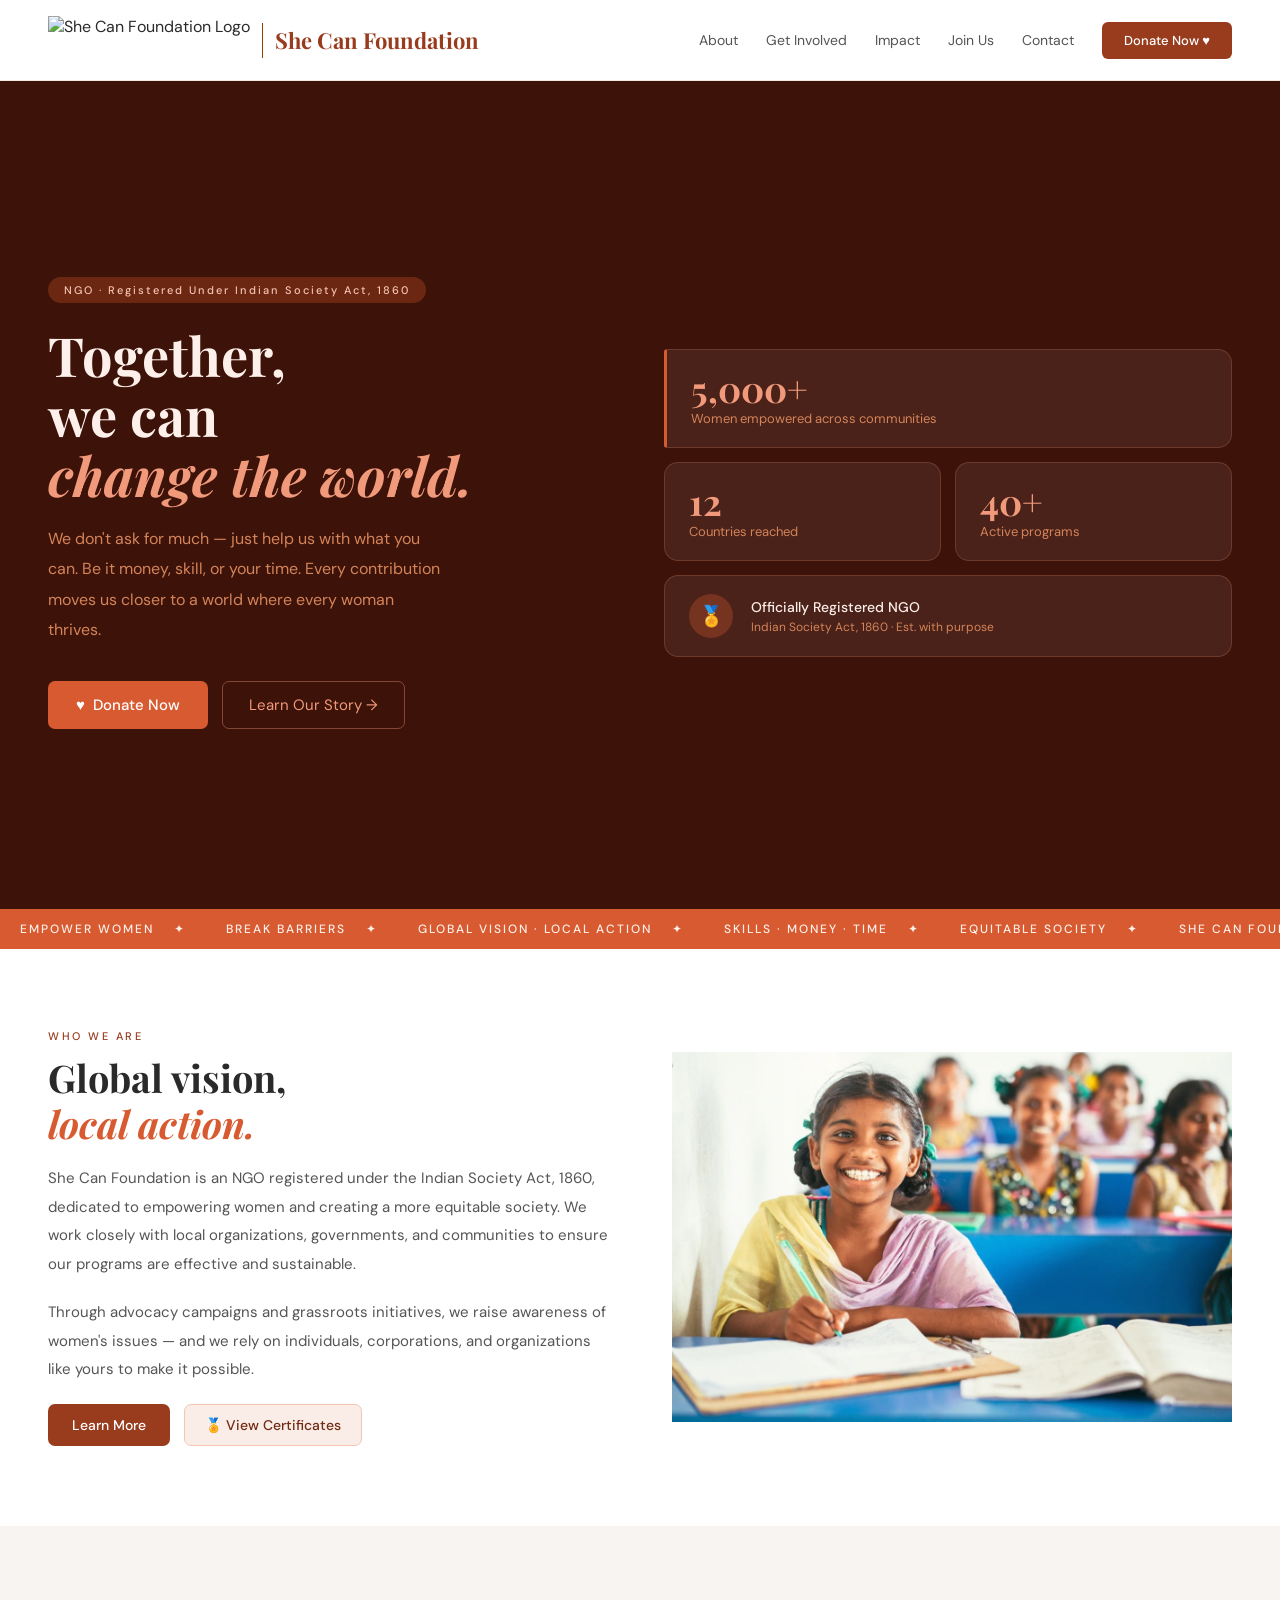
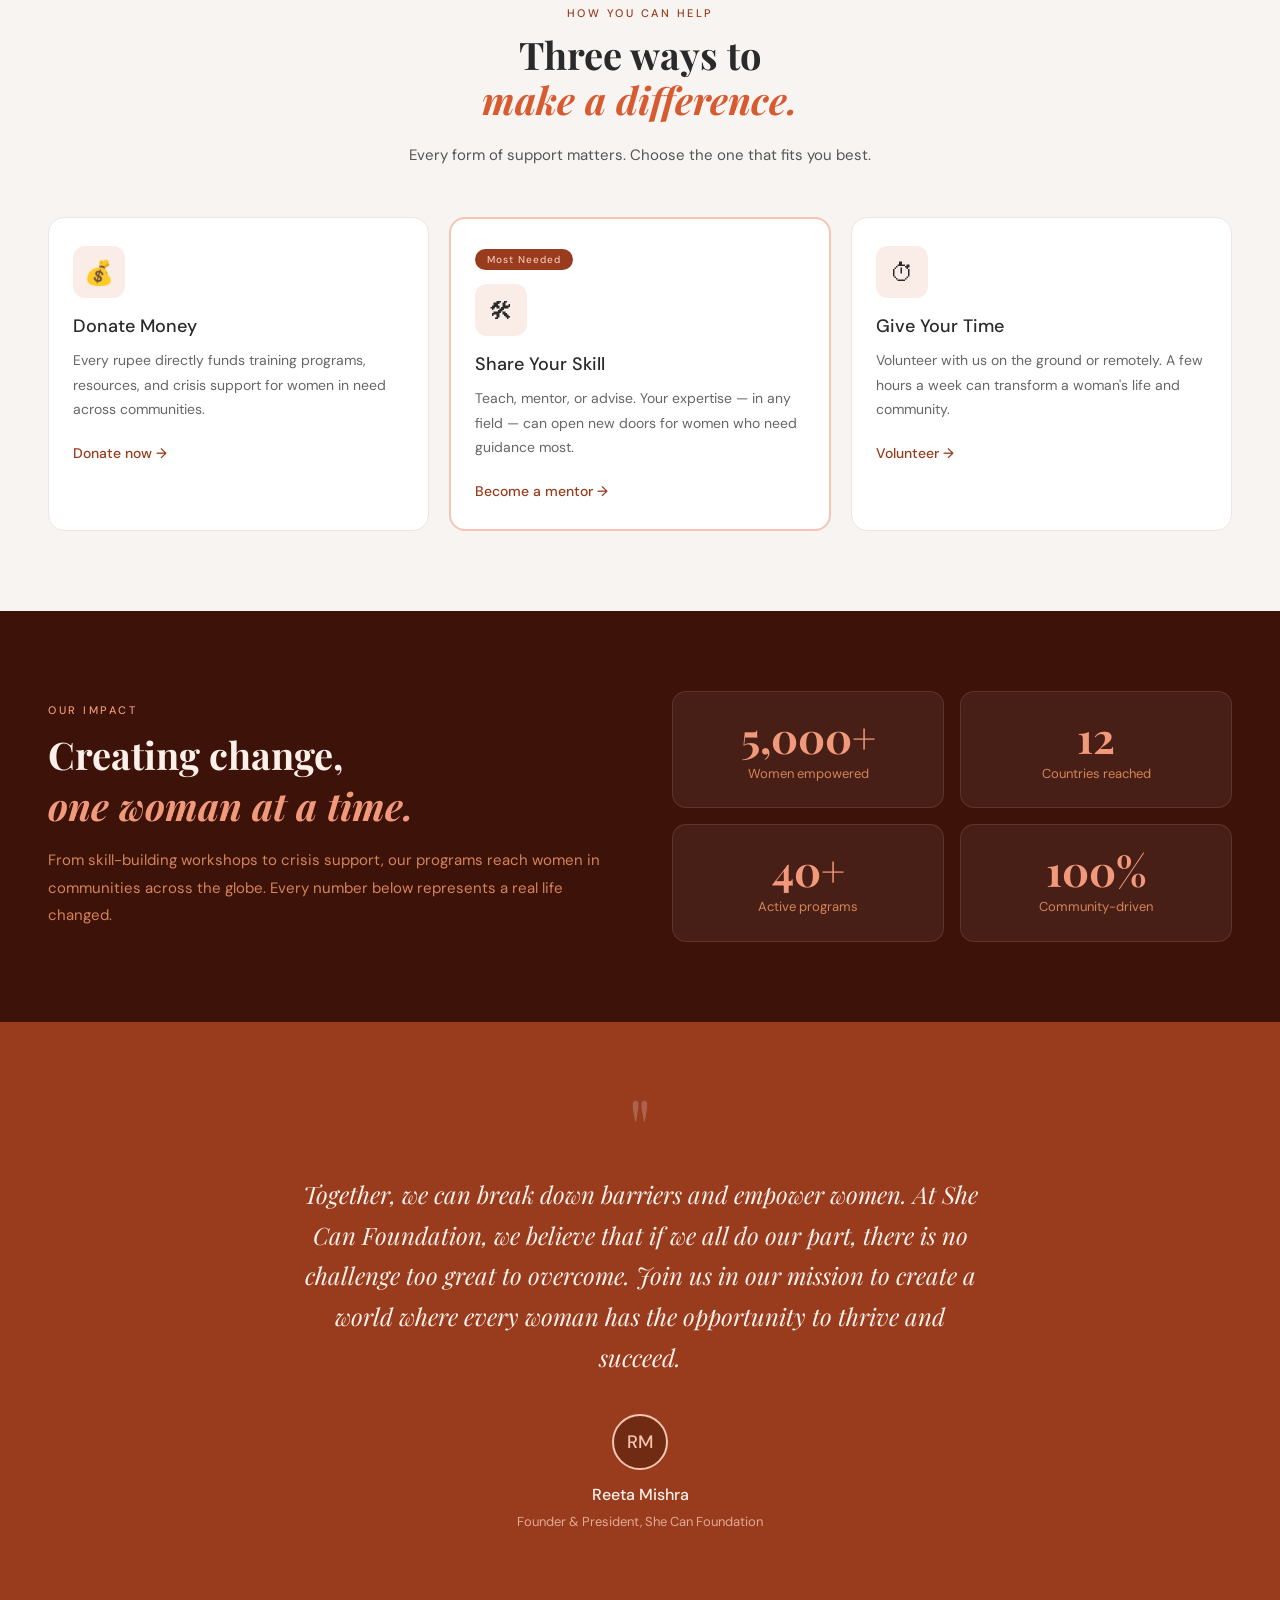
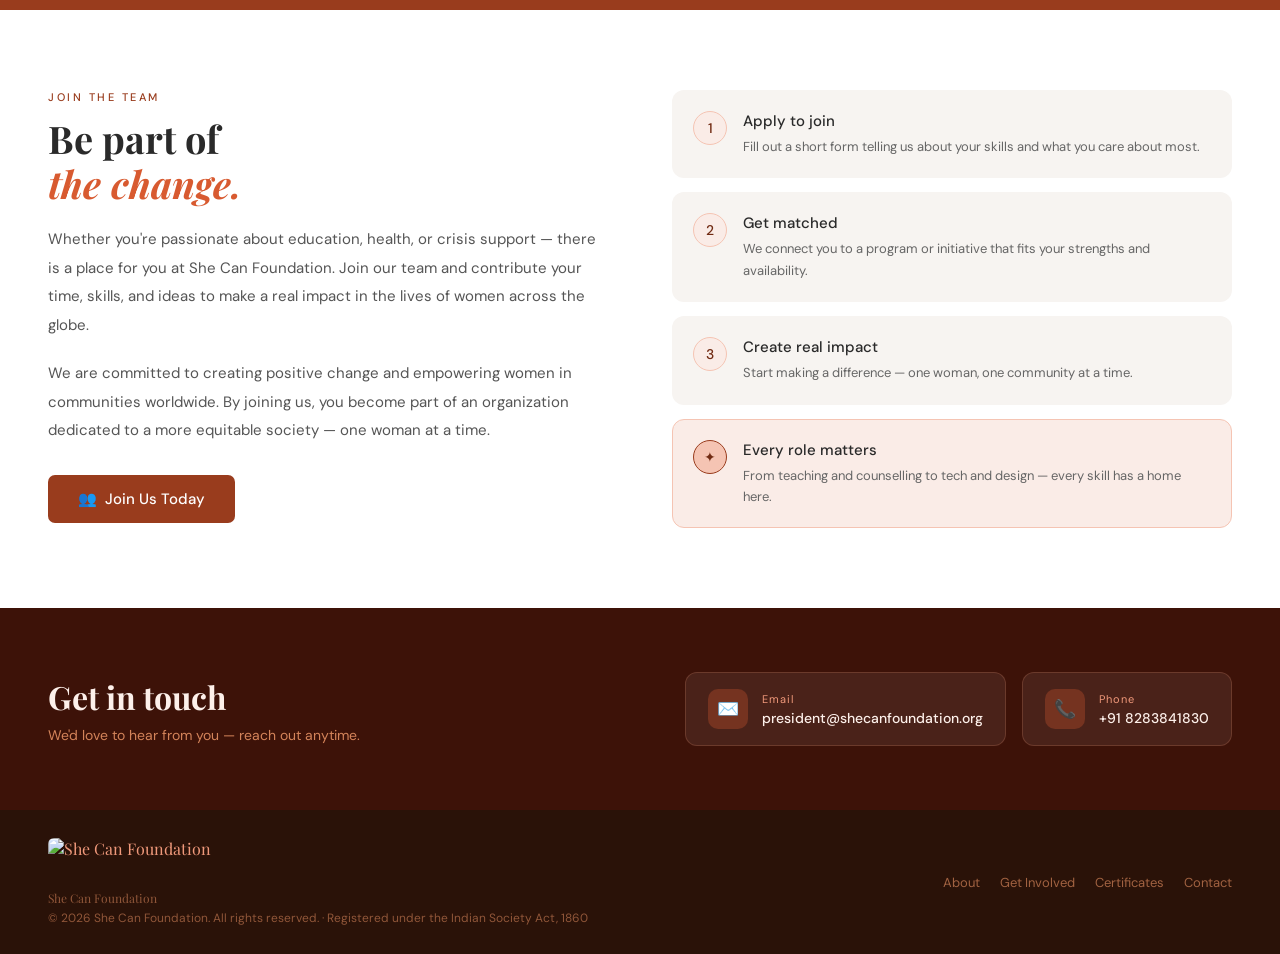
==== index.html @ 84f0105e "first commit" ====
<!DOCTYPE html>
<html lang="en">
<head>
  <meta charset="UTF-8" />
  <meta name="viewport" content="width=device-width, initial-scale=1.0" />
  <title>She Can Foundation — Empowering Women Globally</title>
  <link rel="preconnect" href="https://fonts.googleapis.com" />
  <link rel="preconnect" href="https://fonts.gstatic.com" crossorigin />
  <link href="https://fonts.googleapis.com/css2?family=Playfair+Display:ital,wght@0,700;1,400&family=DM+Sans:wght@300;400;500&display=swap" rel="stylesheet" />
  <link rel="stylesheet" href="styles.css">
  
</head>
<body>

  <nav id="navbar">
    <div class="logo-container">
        <a href="#" class="logo-link">
            <img
                src="https://assets.zyrosite.com/cdn-cgi/image/format=auto,w=296,fit=crop,q=95/Aq2NJ23MzBH2rx2j/she-YlenJon1O7ieeEoa.jpg"
                alt="She Can Foundation Logo">

            <span class="divider"></span>

            <span class="logo-text">She Can Foundation</span>
        </a>
    </div>
    <div class="nav-links"> 
    <a href="#about">About</a>
    <a href="#ways">Get Involved</a>
    <a href="#impact">Impact</a>
    <a href="#join">Join Us</a> 
    <a href="#contact">Contact</a> 
    <a href="donate.html"> 
    <button class="btn-donate">Donate Now ♥</button>
    </a> 
    </div> 
    <div class="hamburger" id="hamburger" aria-label="Open menu" role="button" tabindex="0"> 
      <span></span><span></span><span></span> 
    </div> 
  </nav> 
  <div class="mobile-menu" id="mobileMenu"> 
    <a href="#Home">Home</a> 
    <a href="#about">About</a> 
    <a href="#ways">Get Involved</a> 
    <a href="#impact">Impact</a> 
    <a href="#join">Join Us</a> 
    <a href="#contact">Contact</a> 
    <a href="donate.html" style="color:var(--rust);font-weight:500">Donate Now ♥</a> 
  </div>

  <!-- ── Hero ── -->
  <section class="hero" id="Home">
    <div class="hero-left">
      <div class="hero-tag">NGO · Registered Under Indian Society Act, 1860</div>
      <h1>Together,<br>we can<br><em>change the world.</em></h1>
      <p class="hero-sub">
        We don't ask for much — just help us with what you can.
        Be it money, skill, or your time. Every contribution moves us closer
        to a world where every woman thrives.
      </p>
      <div class="hero-btns">
        <a href="donate.html">
          <button class="btn-primary">♥ &nbsp;Donate Now</button>
        </a>
        <a href="#about">
          <button class="btn-ghost">Learn Our Story →</button>
        </a>
      </div>
    </div>
    <div class="hero-right">
      <div class="h-card" style="border-left: 3px solid var(--rust-lt); border-radius: 3px 14px 14px 3px;">
        <div class="h-card-num" id="counter1">0+</div>
        <div class="h-card-label">Women empowered across communities</div>
      </div>
      <div class="h-cards-row">
        <div class="h-card">
          <div class="h-card-num" id="counter2">0</div>
          <div class="h-card-label">Countries reached</div>
        </div>
        <div class="h-card">
          <div class="h-card-num" id="counter3">0+</div>
          <div class="h-card-label">Active programs</div>
        </div>
      </div>
      <div class="h-card-inline">
        <div class="h-card-icon-wrap">🏅</div>
        <div>
          <div class="h-card-inline-title">Officially Registered NGO</div>
          <div class="h-card-inline-sub">Indian Society Act, 1860 · Est. with purpose</div>
        </div>
      </div>
    </div>
  </section>

  <!-- ── Marquee ── -->
  <div class="marquee-wrap">
    <div class="marquee-track">
      <!-- repeated twice for seamless loop -->
      <div class="marquee-item"><span>EMPOWER WOMEN</span><span class="marquee-sep">✦</span></div>
      <div class="marquee-item"><span>BREAK BARRIERS</span><span class="marquee-sep">✦</span></div>
      <div class="marquee-item"><span>GLOBAL VISION · LOCAL ACTION</span><span class="marquee-sep">✦</span></div>
      <div class="marquee-item"><span>SKILLS · MONEY · TIME</span><span class="marquee-sep">✦</span></div>
      <div class="marquee-item"><span>EQUITABLE SOCIETY</span><span class="marquee-sep">✦</span></div>
      <div class="marquee-item"><span>SHE CAN FOUNDATION</span><span class="marquee-sep">✦</span></div>
      <div class="marquee-item"><span>EMPOWER WOMEN</span><span class="marquee-sep">✦</span></div>
      <div class="marquee-item"><span>BREAK BARRIERS</span><span class="marquee-sep">✦</span></div>
      <div class="marquee-item"><span>GLOBAL VISION · LOCAL ACTION</span><span class="marquee-sep">✦</span></div>
      <div class="marquee-item"><span>SKILLS · MONEY · TIME</span><span class="marquee-sep">✦</span></div>
      <div class="marquee-item"><span>EQUITABLE SOCIETY</span><span class="marquee-sep">✦</span></div>
      <div class="marquee-item"><span>SHE CAN FOUNDATION</span><span class="marquee-sep">✦</span></div>
    </div>
  </div>

  <!-- ── About ── -->
  <section class="section about" id="about">
    <div class="about-grid">
      <div class="reveal">
        <div class="eyebrow">Who we are</div>
        <h2 class="section-title">Global vision,<br><em>local action.</em></h2>
        <p class="body-text">
          She Can Foundation is an NGO registered under the Indian Society Act, 1860, dedicated to
          empowering women and creating a more equitable society. We work closely with local
          organizations, governments, and communities to ensure our programs are effective and sustainable.
        </p>
        <p class="body-text">
          Through advocacy campaigns and grassroots initiatives, we raise awareness of women's issues —
          and we rely on individuals, corporations, and organizations like yours to make it possible.
        </p>
        <div class="about-links">
          <a href="https://shecanfoundation.org/donate" class="btn-solid">Learn More</a>
          <a href="certificate.jpeg" class="btn-cert">🏅 View Certificates</a>
        </div>
      </div>
      <div class="about-image">
        <img src="picture.jpeg"
             alt="Women Empowerment">
    </div>
    </div>
  </section>

  <!-- ── Ways to Help ── -->
  <section class="section ways" id="ways">
    <div class="ways-header reveal">
      <div class="eyebrow">How you can help</div>
      <h2 class="section-title">Three ways to<br><em>make a difference.</em></h2>
      <p class="body-text">Every form of support matters. Choose the one that fits you best.</p>
    </div>
    <div class="ways-grid">
      <div class="way-card reveal">
        <div class="way-icon">💰</div>
        <h3>Donate Money</h3>
        <p>Every rupee directly funds training programs, resources, and crisis support for women in need across communities.</p>
        <a href="https://shecanfoundation.org/donate" class="way-link">Donate now →</a>
      </div>
      <div class="way-card featured reveal">
        <div class="way-badge">Most Needed</div>
        <div class="way-icon">🛠</div>
        <h3>Share Your Skill</h3>
        <p>Teach, mentor, or advise. Your expertise — in any field — can open new doors for women who need guidance most.</p>
        <a href="https://shecanfoundation.org/donate" class="way-link">Become a mentor →</a>
      </div>
      <div class="way-card reveal">
        <div class="way-icon">⏱</div>
        <h3>Give Your Time</h3>
        <p>Volunteer with us on the ground or remotely. A few hours a week can transform a woman's life and community.</p>
        <a href="https://shecanfoundation.org/donate" class="way-link">Volunteer →</a>
      </div>
    </div>
  </section>

  <!-- ── Impact ── -->
  <section class="impact" id="impact">
    <div class="impact-inner">
      <div class="reveal">
        <div class="eyebrow" style="color:var(--peach)">Our impact</div>
        <h2>Creating change,<br><em>one woman at a time.</em></h2>
        <p style="margin-top:16px">
          From skill-building workshops to crisis support, our programs reach women in communities
          across the globe. Every number below represents a real life changed.
        </p>
      </div>
      <div class="stats-grid reveal">
        <div class="stat-card">
          <div class="stat-num">5,000+</div>
          <div class="stat-label">Women empowered</div>
        </div>
        <div class="stat-card">
          <div class="stat-num">12</div>
          <div class="stat-label">Countries reached</div>
        </div>
        <div class="stat-card">
          <div class="stat-num">40+</div>
          <div class="stat-label">Active programs</div>
        </div>
        <div class="stat-card">
          <div class="stat-num">100%</div>
          <div class="stat-label">Community-driven</div>
        </div>
      </div>
    </div>
  </section>

  <!-- ── Founder Quote ── -->
  <section class="founder">
    <div class="founder-inner reveal">
      <span class="quote-open">"</span>
      <p class="founder-quote">
        Together, we can break down barriers and empower women. At She Can Foundation,
        we believe that if we all do our part, there is no challenge too great to overcome.
        Join us in our mission to create a world where every woman has the opportunity
        to thrive and succeed.
      </p>
      <div class="founder-id">
        <div class="founder-avatar">RM</div>
        <div class="founder-name">Reeta Mishra</div>
        <div class="founder-role">Founder &amp; President, She Can Foundation</div>
      </div>
    </div>
  </section>

  <!-- ── Join the Team ── -->
  <section class="section join" id="join">
    <div class="join-grid">
      <div class="reveal">
        <div class="eyebrow">Join the team</div>
        <h2 class="section-title">Be part of<br><em>the change.</em></h2>
        <p class="body-text">
          Whether you're passionate about education, health, or crisis support — there is a place
          for you at She Can Foundation. Join our team and contribute your time, skills, and ideas
          to make a real impact in the lives of women across the globe.
        </p>
        <p class="body-text">
          We are committed to creating positive change and empowering women in communities worldwide.
          By joining us, you become part of an organization dedicated to a more equitable society —
          one woman at a time.
        </p>
        <a href="join.html">
          <button class="btn-join">👥 &nbsp;Join Us Today</button>
        </a>
      </div>
      <div class="join-steps reveal">
        <div class="step-card">
          <div class="step-num">1</div>
          <div>
            <div class="step-title">Apply to join</div>
            <div class="step-desc">Fill out a short form telling us about your skills and what you care about most.</div>
          </div>
        </div>
        <div class="step-card">
          <div class="step-num">2</div>
          <div>
            <div class="step-title">Get matched</div>
            <div class="step-desc">We connect you to a program or initiative that fits your strengths and availability.</div>
          </div>
        </div>
        <div class="step-card">
          <div class="step-num">3</div>
          <div>
            <div class="step-title">Create real impact</div>
            <div class="step-desc">Start making a difference — one woman, one community at a time.</div>
          </div>
        </div>
        <div class="step-card" style="background:var(--off); border-color:var(--blush)">
          <div class="step-num" style="background:var(--blush);border-color:var(--rust)">✦</div>
          <div>
            <div class="step-title">Every role matters</div>
            <div class="step-desc">From teaching and counselling to tech and design — every skill has a home here.</div>
          </div>
        </div>
      </div>
    </div>
  </section>

  <!-- ── Contact ── -->
  <section class="contact" id="contact">
    <div class="contact-inner reveal">
      <div class="contact-left">
        <h2>Get in touch</h2>
        <p>We'd love to hear from you — reach out anytime.</p>
      </div>
      <div class="contact-cards">
        <a href="mailto:president@shecanfoundation.org" class="contact-card">
          <div class="contact-icon">✉️</div>
          <div>
            <div class="contact-label">Email</div>
            <div class="contact-value">president@shecanfoundation.org</div>
          </div>
        </a>
        <a href="tel:+918283841830" class="contact-card">
          <div class="contact-icon">📞</div>
          <div>
            <div class="contact-label">Phone</div>
            <div class="contact-value">+91 8283841830</div>
          </div>
        </a>
      </div>
    </div>
  </section>

  <!-- ── Footer ── -->
  <footer>
    <div>
      <div class="footer-logo">
        <img
          src="https://assets.zyrosite.com/cdn-cgi/image/format=auto,w=296,fit=crop,q=95/Aq2NJ23MzBH2rx2j/she-YlenJon1O7ieeEoa.jpg"
          alt="She Can Foundation"
          style="height:44px;border-radius:6px;"
        />
        <div class="footer-copy" style="margin-top:8px">She Can Foundation</div>
      </div>
      <div class="footer-copy">© 2026 She Can Foundation. All rights reserved. · Registered under the Indian Society Act, 1860</div>
    </div>
    <div class="footer-links">
      <a href="#about">About</a>
      <a href="#ways">Get Involved</a>
      <a href="certificate.jpeg">Certificates</a>
      <a href="#contact">Contact</a>
    </div>
  </footer>

  
  <script src="script.js"></script>
</body>
</html>
---- styles.css ----
/* ── Reset & Base ── */
    *, *::before, *::after { box-sizing: border-box; margin: 0; padding: 0; }
    :root {
      --rust:    #993C1D;
      --rust-dk: #712B13;
      --rust-lt: #D85A30;
      --peach:   #F0997B;
      --blush:   #F5C4B3;
      --cream:   #FDF0EA;
      --dark:    #3D1208;
      --mid:     #D4845A;
      --off:     #FAECE7;
      --teal:    #0F6E56;
      --teal-lt: #E1F5EE;
      --pink:    #993556;
      --pink-lt: #FBEAF0;
      --white:   #ffffff;
      --gray:    #6b6b6b;
      --gray-lt: #f7f4f1;
    }
    html { scroll-behavior: smooth; }
    body {
      font-family: 'DM Sans', sans-serif;
      color: #2a2a2a;
      background: #ffffff;
      overflow-x: hidden;
    }
    a { text-decoration: none; color: inherit; }
    img { max-width: 100%; display: block; }

    /* ── Nav ── */
    nav {
    position: sticky;
    top: 0;
    z-index: 100;
    display: flex;
    align-items: center;
    justify-content: space-between;
    padding: 16px 48px;
    background: rgba(255,255,255,0.96);
    backdrop-filter: blur(10px);
    border-bottom: 1px solid rgba(153,60,29,0.12);
    transition: box-shadow 0.3s;
}

/* Logo styles */
.logo-link{
    display:flex;
    align-items:center;
    gap:12px;
    text-decoration: none;
}

.logo-container img{
    height: 48px;
    width: auto;
    background: origin 6px;
    display: block;
    
}

.divider{
    width: 1px;
    height: 35px;
    background : rgba(153,60,0,3);

}
.logo-text{
    font-family:'Playfair Display', serif;
    font-size:22px;
    font-weight:700;
    color:var(--rust);

}

    nav.scrolled { box-shadow: 0 2px 20px rgba(61,18,8,0.1); }
    .logo img {
      height: 48px;
      width: auto;
      border-radius: 6px;
      display: block;
    }
    .nav-links { display: flex; gap: 28px; align-items: center; }
    .nav-links a {
      font-size: 14px; color: #555;
      transition: color 0.2s;
    }
    .nav-links a:hover { color: var(--rust); }
    .btn-donate {
      background: var(--rust);
      color: #fff;
      border: none;
      padding: 10px 22px;
      border-radius: 6px;
      font-size: 13px; font-weight: 500;
      cursor: pointer;
      font-family: 'DM Sans', sans-serif;
      transition: background 0.2s, transform 0.15s;
    }
    .btn-donate:hover { background: var(--rust-dk); transform: translateY(-1px); }
    .hamburger { display: none; flex-direction: column; gap: 5px; cursor: pointer; }
    .hamburger span { width: 24px; height: 2px; background: var(--rust); border-radius: 2px; transition: all 0.3s; }
    .mobile-menu {
      display: none; flex-direction: column; gap: 0;
      background: #fff; border-bottom: 1px solid rgba(153,60,29,0.12);
    }
    .mobile-menu a {
      padding: 14px 48px;
      font-size: 15px; color: #444;
      border-bottom: 1px solid #f5ede8;
    }
    .mobile-menu.open { display: flex; }

    /* ── Hero ── */
    .hero {
      background: var(--dark);
      padding: 80px 48px 64px;
      display: grid;
      grid-template-columns: 1fr 1fr;
      gap: 48px;
      align-items: center;
      min-height: 92vh;
    }
    .hero-left { animation: fadeUp 0.8s ease both; }
    .hero-tag {
      display: inline-block;
      background: rgba(153,60,29,0.5);
      color: var(--blush);
      font-size: 11px; letter-spacing: 2px;
      padding: 6px 16px; border-radius: 20px;
      margin-bottom: 22px; font-weight: 500;
    }
    .hero h1 {
      font-family: 'Playfair Display', serif;
      font-size: 54px; line-height: 1.12;
      color: var(--cream);
      margin-bottom: 18px;
    }
    .hero h1 em { font-style: italic; color: var(--peach); }
    .hero-sub {
      font-size: 16px; color: var(--mid);
      line-height: 1.9; margin-bottom: 36px;
      max-width: 400px;
    }
    .hero-btns { display: flex; gap: 14px; flex-wrap: wrap; }
    .btn-primary {
      background: var(--rust-lt);
      color: #fff; border: none;
      padding: 14px 28px; border-radius: 7px;
      font-size: 15px; font-weight: 500;
      cursor: pointer; font-family: 'DM Sans', sans-serif;
      transition: background 0.2s, transform 0.15s;
    }
    .btn-primary:hover { background: var(--rust); transform: translateY(-2px); }
    .btn-ghost {
      background: transparent;
      color: var(--peach);
      border: 1.5px solid rgba(240,153,123,0.4);
      padding: 13px 26px; border-radius: 7px;
      font-size: 15px; font-weight: 400;
      cursor: pointer; font-family: 'DM Sans', sans-serif;
      transition: border-color 0.2s, color 0.2s, transform 0.15s;
    }
    .btn-ghost:hover { border-color: var(--peach); color: #fff; transform: translateY(-2px); }
    .hero-right {
      display: flex; flex-direction: column; gap: 14px;
      animation: fadeUp 0.8s 0.2s ease both;
    }
    .h-card {
      background: rgba(255,255,255,0.07);
      border: 1px solid rgba(240,153,123,0.2);
      border-radius: 14px; padding: 20px 24px;
      transition: background 0.2s;
    }
    .h-card:hover { background: rgba(255,255,255,0.11); }
    .h-card-num {
      font-family: 'Playfair Display', serif;
      font-size: 36px; color: var(--peach);
      font-weight: 700; line-height: 1;
    }
    .h-card-label { font-size: 13px; color: var(--mid); margin-top: 4px; }
    .h-cards-row { display: grid; grid-template-columns: 1fr 1fr; gap: 14px; }
    .h-card-inline {
      display: flex; align-items: center; gap: 18px;
      background: rgba(255,255,255,0.07);
      border: 1px solid rgba(240,153,123,0.2);
      border-radius: 14px; padding: 18px 24px;
    }
    .h-card-icon-wrap {
      width: 44px; height: 44px; border-radius: 50%;
      background: rgba(216,90,48,0.3);
      display: flex; align-items: center; justify-content: center;
      flex-shrink: 0; font-size: 20px;
    }
    .h-card-inline-title { font-size: 14px; color: var(--cream); font-weight: 500; }
    .h-card-inline-sub { font-size: 12px; color: var(--mid); margin-top: 3px; }

    /* ── Marquee ── */
    .marquee-wrap {
      background: var(--rust-lt);
      padding: 12px 0;
      overflow: hidden;
    }
    .marquee-track {
      display: flex; gap: 0;
      white-space: nowrap;
      animation: marquee 20s linear infinite;
    }
    .marquee-track:hover { animation-play-state: paused; }
    .marquee-item {
      display: inline-flex; align-items: center; gap: 20px;
      padding: 0 20px;
    }
    .marquee-item span { font-size: 12px; color: var(--cream); letter-spacing: 2px; font-weight: 500; }
    .marquee-sep { color: var(--blush); font-size: 10px; }
    @keyframes marquee {
      0% { transform: translateX(0); }
      100% { transform: translateX(-50%); }
    }

    /* ── Section Shared ── */
    .section { padding: 80px 48px; }
    .eyebrow {
      font-size: 11px; letter-spacing: 2.5px;
      color: var(--rust); font-weight: 500;
      text-transform: uppercase; margin-bottom: 12px;
    }
    .section-title {
      font-family: 'Playfair Display', serif;
      font-size: 38px; line-height: 1.2;
      color: #2a2a2a; margin-bottom: 18px;
    }
    .section-title em { font-style: italic; color: var(--rust-lt); }
    .body-text {
      font-size: 15px; color: #555;
      line-height: 1.9; margin-bottom: 20px;
    }

    /* ── About ── */
    .about { background: #fff; }
    .about-grid { display: grid; grid-template-columns: 1fr 1fr; gap: 64px; align-items: center; }
    .about-links { display: flex; gap: 14px; flex-wrap: wrap; margin-top: 8px; }
    .btn-solid {
      background: var(--rust);
      color: #fff; border: none;
      padding: 12px 24px; border-radius: 7px;
      font-size: 14px; font-weight: 500;
      cursor: pointer; font-family: 'DM Sans', sans-serif;
      transition: background 0.2s, transform 0.15s;
      display: inline-block;
    }
    .btn-solid:hover { background: var(--rust-dk); transform: translateY(-1px); }
    .btn-cert {
      display: inline-flex; align-items: center; gap: 8px;
      background: var(--off); border: 1px solid var(--blush);
      color: var(--rust-dk); padding: 11px 20px;
      border-radius: 7px; font-size: 14px; font-weight: 500;
      transition: background 0.2s;
    }
    .btn-cert:hover { background: var(--blush); }
    .about-pillars { display: flex; flex-direction: column; gap: 16px; }
    .pillar-card {
      display: flex; align-items: flex-start; gap: 16px;
      padding: 20px; border-radius: 12px;
      background: var(--gray-lt);
      border: 1px solid transparent;
      transition: border-color 0.2s, background 0.2s, transform 0.2s;
    }
    .pillar-card:hover { background: var(--off); border-color: var(--blush); transform: translateX(4px); }
    .pillar-icon {
      width: 42px; height: 42px; border-radius: 10px;
      display: flex; align-items: center; justify-content: center;
      flex-shrink: 0; font-size: 20px;
    }
    .p-rust { background: var(--off); }
    .p-teal { background: var(--teal-lt); }
    .p-pink { background: var(--pink-lt); }
    .pillar-title { font-size: 15px; font-weight: 500; color: #2a2a2a; margin-bottom: 4px; }
    .pillar-desc { font-size: 13px; color: #666; line-height: 1.6; }

    /* ── Ways ── */
    .ways { background: var(--gray-lt); }
    .ways-header { text-align: center; max-width: 560px; margin: 0 auto 48px; }
    .ways-grid { display: grid; grid-template-columns: repeat(3, 1fr); gap: 20px; }
    .way-card {
      background: #fff; border: 1px solid #ede5df;
      border-radius: 16px; padding: 28px 24px;
      transition: transform 0.2s, box-shadow 0.2s;
      position: relative; overflow: hidden;
    }
    .way-card::before {
      content: ''; position: absolute;
      top: 0; left: 0; right: 0;
      height: 3px; background: var(--rust-lt);
      transform: scaleX(0); transform-origin: left;
      transition: transform 0.3s;
    }
    .way-card:hover::before { transform: scaleX(1); }
    .way-card:hover { transform: translateY(-6px); box-shadow: 0 16px 40px rgba(153,60,29,0.12); }
    .way-card.featured {
      border: 2px solid var(--blush);
    }
    .way-badge {
      display: inline-block;
      background: var(--rust); color: var(--blush);
      font-size: 10px; letter-spacing: 1px;
      padding: 4px 12px; border-radius: 20px;
      margin-bottom: 14px; font-weight: 500;
    }
    .way-icon {
      width: 52px; height: 52px; border-radius: 12px;
      background: var(--off);
      display: flex; align-items: center; justify-content: center;
      font-size: 24px; margin-bottom: 16px;
    }
    .way-card h3 { font-size: 18px; font-weight: 500; color: #2a2a2a; margin-bottom: 10px; }
    .way-card p { font-size: 14px; color: #666; line-height: 1.75; margin-bottom: 20px; }
    .way-link {
      display: inline-flex; align-items: center; gap: 6px;
      font-size: 14px; color: var(--rust); font-weight: 500;
      transition: gap 0.2s;
    }
    .way-link:hover { gap: 10px; }

    /* ── Impact Stats ── */
    .impact { background: var(--dark); padding: 80px 48px; }
    .impact-inner { display: grid; grid-template-columns: 1fr 1fr; gap: 64px; align-items: center; }
    .impact h2 { font-family: 'Playfair Display', serif; font-size: 38px; color: var(--cream); margin-bottom: 16px; }
    .impact h2 em { font-style: italic; color: var(--peach); }
    .impact p { font-size: 15px; color: var(--mid); line-height: 1.85; }
    .stats-grid { display: grid; grid-template-columns: 1fr 1fr; gap: 16px; }
    .stat-card {
      background: rgba(255,255,255,0.06);
      border: 1px solid rgba(240,153,123,0.15);
      border-radius: 14px; padding: 24px;
      text-align: center;
      transition: background 0.2s;
    }
    .stat-card:hover { background: rgba(255,255,255,0.1); }
    .stat-num {
      font-family: 'Playfair Display', serif;
      font-size: 42px; color: var(--peach);
      font-weight: 700; line-height: 1;
    }
    .stat-label { font-size: 13px; color: var(--mid); margin-top: 6px; line-height: 1.5; }

    /* ── Founder Quote ── */
    .founder { background: var(--rust); padding: 80px 48px; }
    .founder-inner { max-width: 680px; margin: 0 auto; text-align: center; }
    .quote-open {
      font-family: 'Playfair Display', serif;
      font-size: 80px; color: rgba(255,255,255,0.2);
      line-height: 0.6; margin-bottom: 24px;
      display: block;
    }
    .founder-quote {
      font-family: 'Playfair Display', serif;
      font-size: 24px; font-style: italic;
      line-height: 1.7; color: var(--cream);
      margin-bottom: 36px;
    }
    .founder-id { display: flex; flex-direction: column; align-items: center; gap: 8px; }
    .founder-avatar {
      width: 56px; height: 56px; border-radius: 50%;
      background: var(--rust-dk);
      border: 2px solid var(--blush);
      display: flex; align-items: center; justify-content: center;
      font-size: 18px; font-weight: 500; color: var(--blush);
      margin-bottom: 6px;
    }
    .founder-name { font-size: 16px; font-weight: 500; color: var(--cream); }
    .founder-role { font-size: 13px; color: rgba(245,196,179,0.8); }

    /* ── Join ── */
    .join { background: #fff; }
    .join-grid { display: grid; grid-template-columns: 1fr 1fr; gap: 64px; align-items: start; }
    .join-steps { display: flex; flex-direction: column; gap: 14px; }
    .step-card {
      display: flex; align-items: flex-start; gap: 16px;
      padding: 20px; border-radius: 12px;
      background: var(--gray-lt);
      border: 1px solid transparent;
      transition: border-color 0.2s, background 0.2s;
    }
    .step-card:hover { background: var(--off); border-color: var(--blush); }
    .step-num {
      width: 34px; height: 34px; border-radius: 50%;
      background: var(--off); border: 1.5px solid var(--blush);
      display: flex; align-items: center; justify-content: center;
      font-size: 14px; font-weight: 500; color: var(--rust-dk);
      flex-shrink: 0;
    }
    .step-title { font-size: 15px; font-weight: 500; color: #2a2a2a; margin-bottom: 5px; }
    .step-desc { font-size: 13px; color: #666; line-height: 1.65; }
    .btn-join {
      display: inline-block;
      background: var(--rust); color: #fff;
      border: none; padding: 14px 30px;
      border-radius: 7px; font-size: 15px; font-weight: 500;
      cursor: pointer; font-family: 'DM Sans', sans-serif;
      transition: background 0.2s, transform 0.15s;
      margin-top: 10px;
    }
    .btn-join:hover { background: var(--rust-dk); transform: translateY(-2px); }

    /* ── Contact ── */
    .contact { background: var(--dark); padding: 64px 48px; }
    .contact-inner {
      display: flex; align-items: center; justify-content: space-between;
      gap: 32px; flex-wrap: wrap;
    }
    .contact-left h2 {
      font-family: 'Playfair Display', serif;
      font-size: 32px; color: var(--cream); margin-bottom: 8px;
    }
    .contact-left p { font-size: 14px; color: var(--mid); }
    .contact-cards { display: flex; gap: 16px; flex-wrap: wrap; }
    .contact-card {
      display: flex; align-items: center; gap: 14px;
      background: rgba(255,255,255,0.07);
      border: 1px solid rgba(240,153,123,0.2);
      border-radius: 12px; padding: 16px 22px;
      transition: background 0.2s;
    }
    .contact-card:hover { background: rgba(255,255,255,0.12); }
    .contact-icon {
      width: 40px; height: 40px; border-radius: 10px;
      background: rgba(216,90,48,0.3);
      display: flex; align-items: center; justify-content: center;
      font-size: 18px; flex-shrink: 0;
    }
    .contact-label { font-size: 11px; color: var(--peach); letter-spacing: 1px; margin-bottom: 3px; }
    .contact-value { font-size: 14px; color: var(--cream); font-weight: 500; }

    /* ── Footer ── */
    footer {
      background: #2a1208;
      padding: 28px 48px;
      display: flex; align-items: center; justify-content: space-between;
      flex-wrap: wrap; gap: 12px;
    }
    .footer-logo { font-family: 'Playfair Display', serif; font-size: 16px; color: var(--peach); }
    .footer-copy { font-size: 12px; color: rgba(212,132,90,0.6); margin-top: 4px; }
    .footer-links { display: flex; gap: 20px; }
    .footer-links a { font-size: 13px; color: rgba(212,132,90,0.7); transition: color 0.2s; }
    .footer-links a:hover { color: var(--peach); }

    /* ── Animations ── */
    @keyframes fadeUp {
      from { opacity: 0; transform: translateY(32px); }
      to   { opacity: 1; transform: translateY(0); }
    }
    .reveal {
      opacity: 0; transform: translateY(28px);
      transition: opacity 0.7s ease, transform 0.7s ease;
    }
    .reveal.visible { opacity: 1; transform: translateY(0); }

    /* ── Responsive ── */
    @media (max-width: 900px) {
      nav { padding: 14px 24px; }
      .nav-links, .btn-donate { display: none; }
      .hamburger { display: flex; }
      .hero { grid-template-columns: 1fr; padding: 56px 24px 48px; min-height: auto; gap: 36px; }
      .hero h1 { font-size: 38px; }
      .about-grid, .impact-inner, .join-grid { grid-template-columns: 1fr; gap: 36px; }
      .ways-grid { grid-template-columns: 1fr; }
      .stats-grid { grid-template-columns: 1fr 1fr; }
      .section { padding: 56px 24px; }
      .impact, .founder, .contact { padding: 56px 24px; }
      .contact-inner { flex-direction: column; align-items: flex-start; }
      footer { padding: 24px; flex-direction: column; align-items: flex-start; }
      .h-cards-row { grid-template-columns: 1fr 1fr; }
      .section-title { font-size: 30px; }
    }
    @media (max-width: 540px) {
      .hero h1 { font-size: 30px; }
      .h-cards-row { grid-template-columns: 1fr; }
      .stats-grid { grid-template-columns: 1fr; }
      .hero-btns { flex-direction: column; }
      .btn-primary, .btn-ghost { width: 100%; text-align: center; }
    }
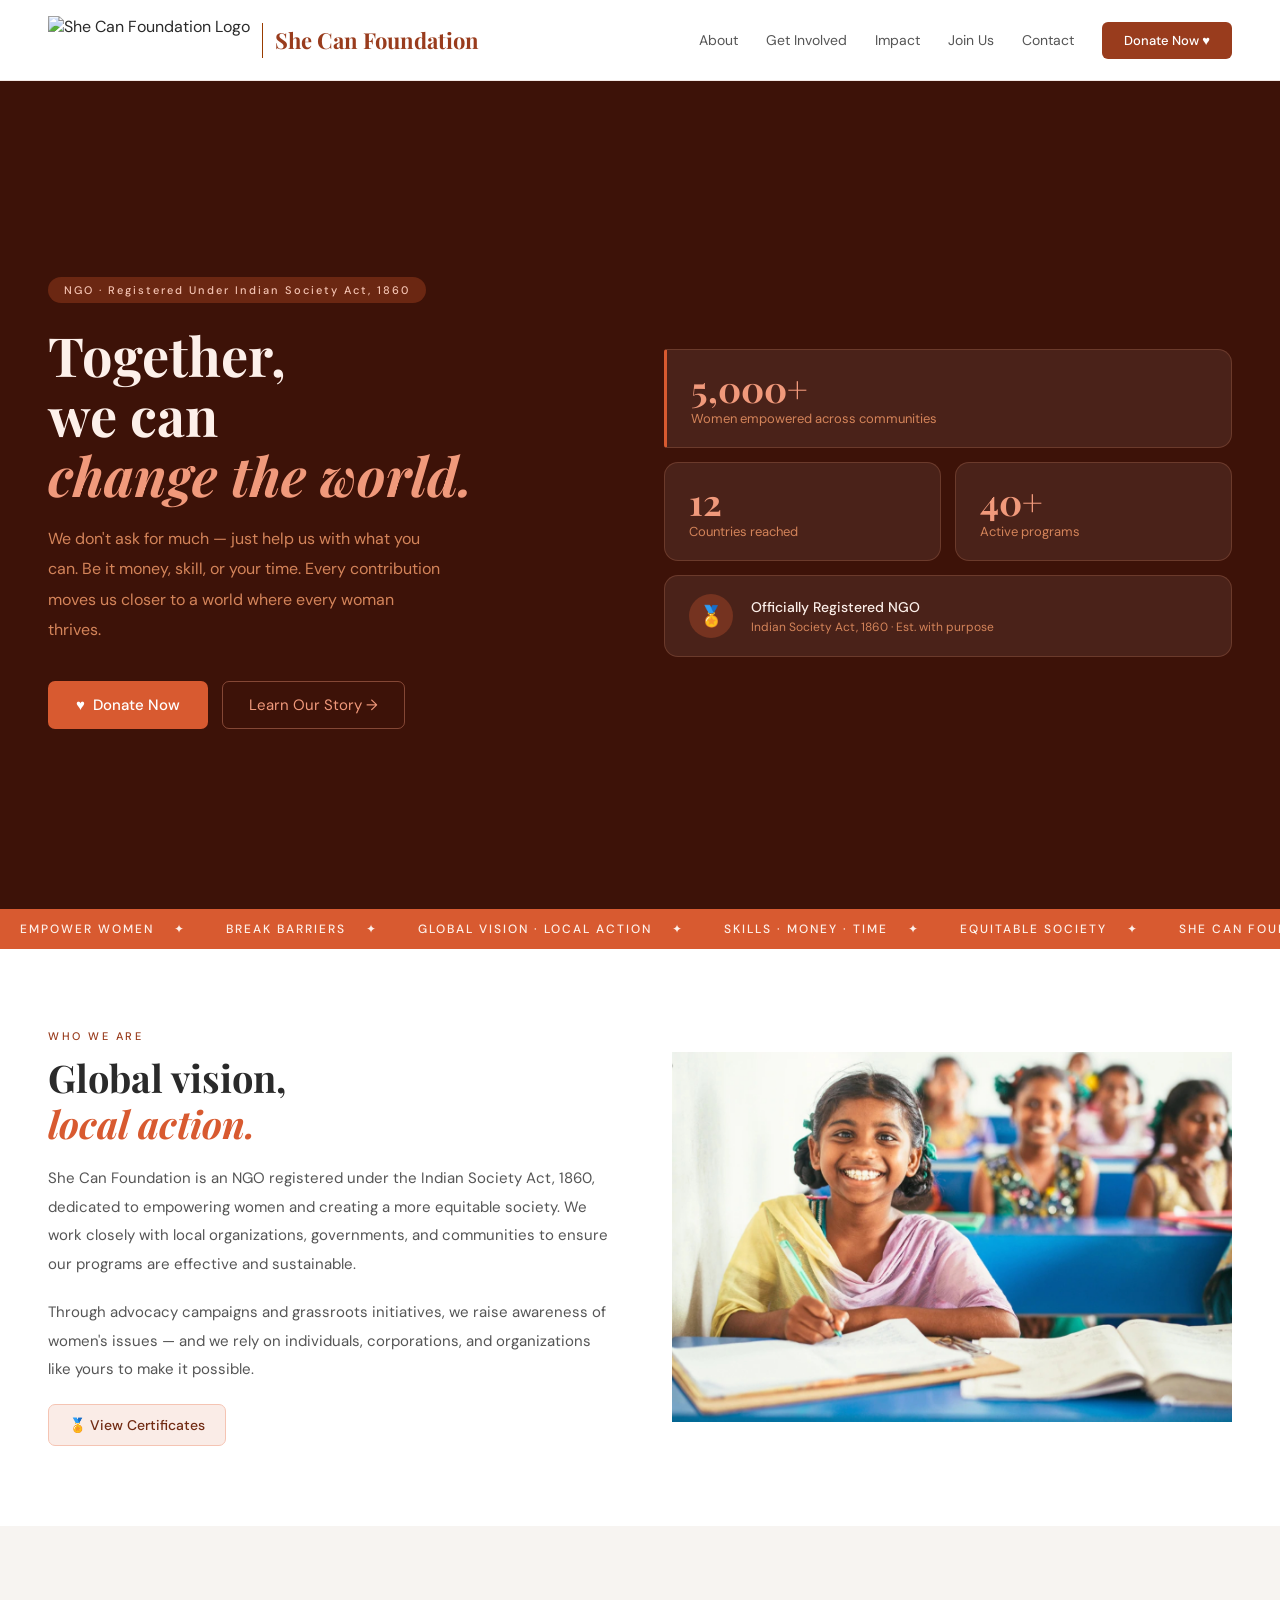
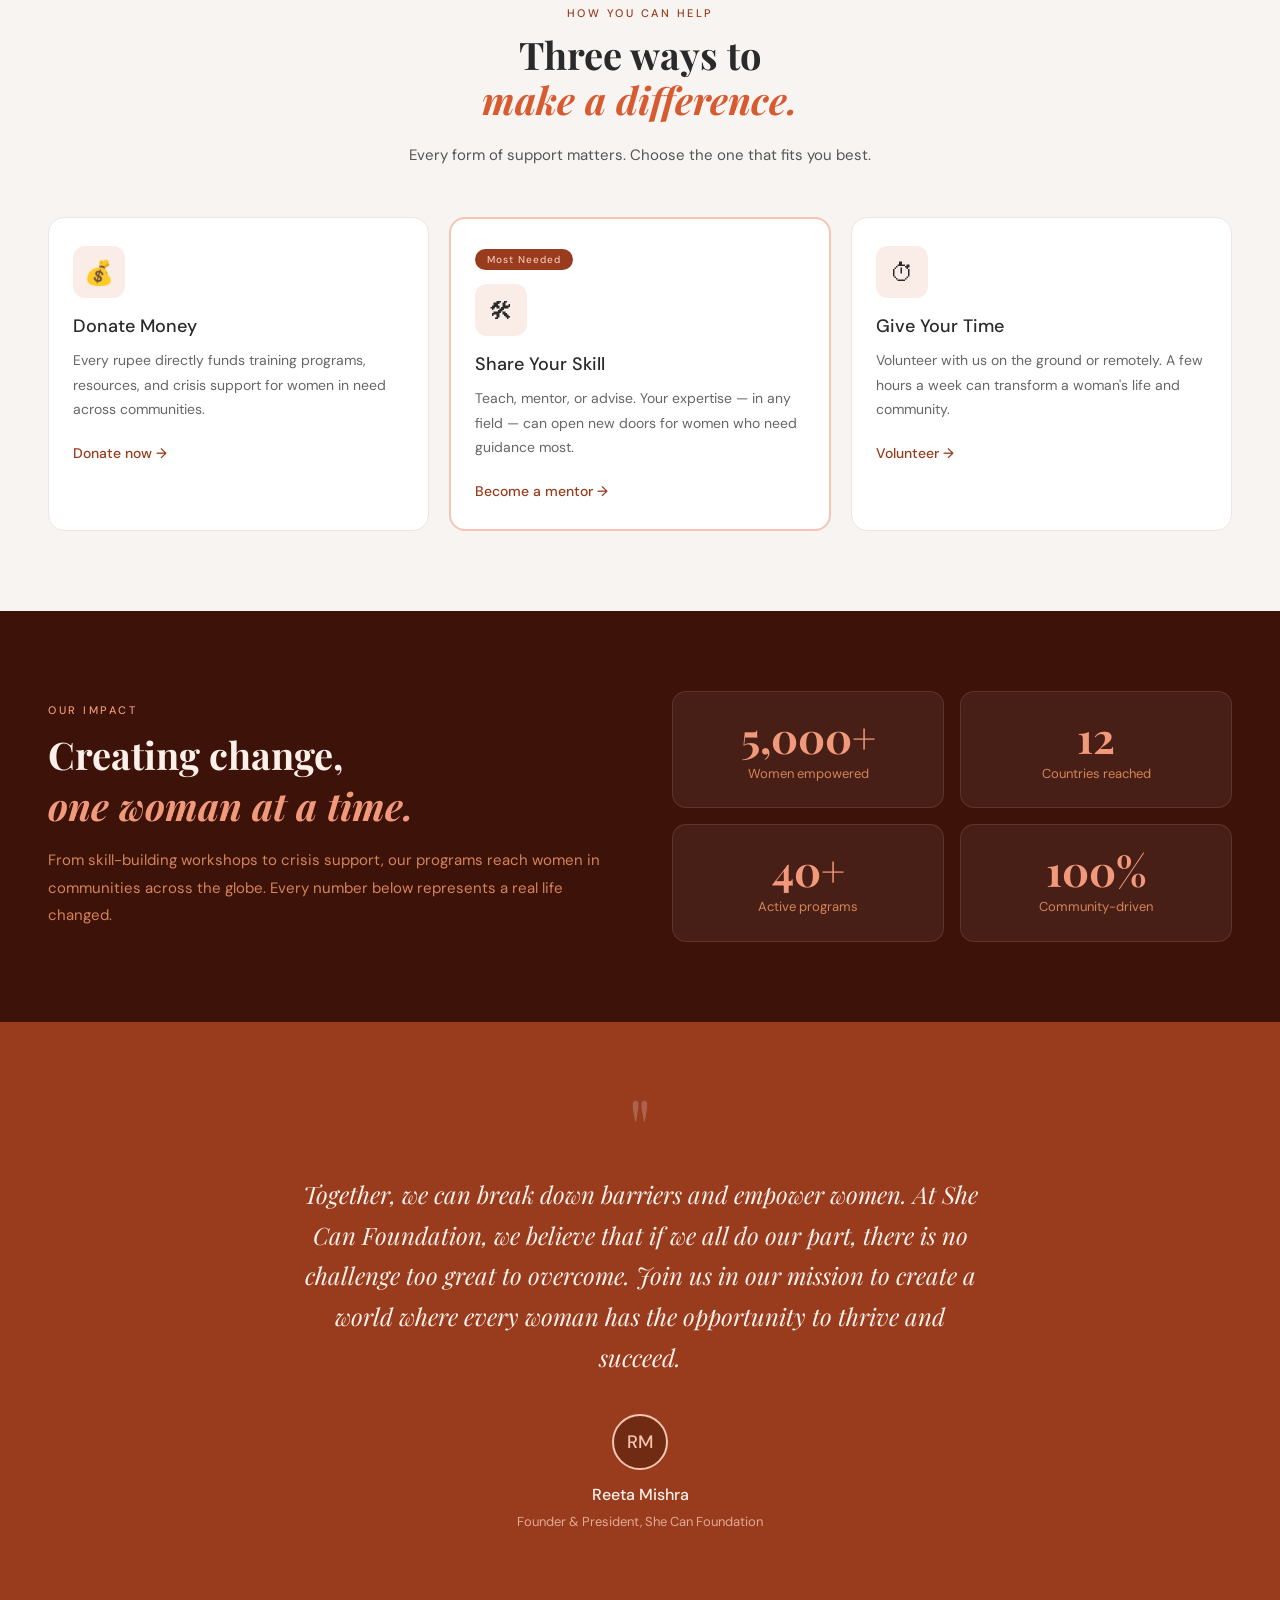
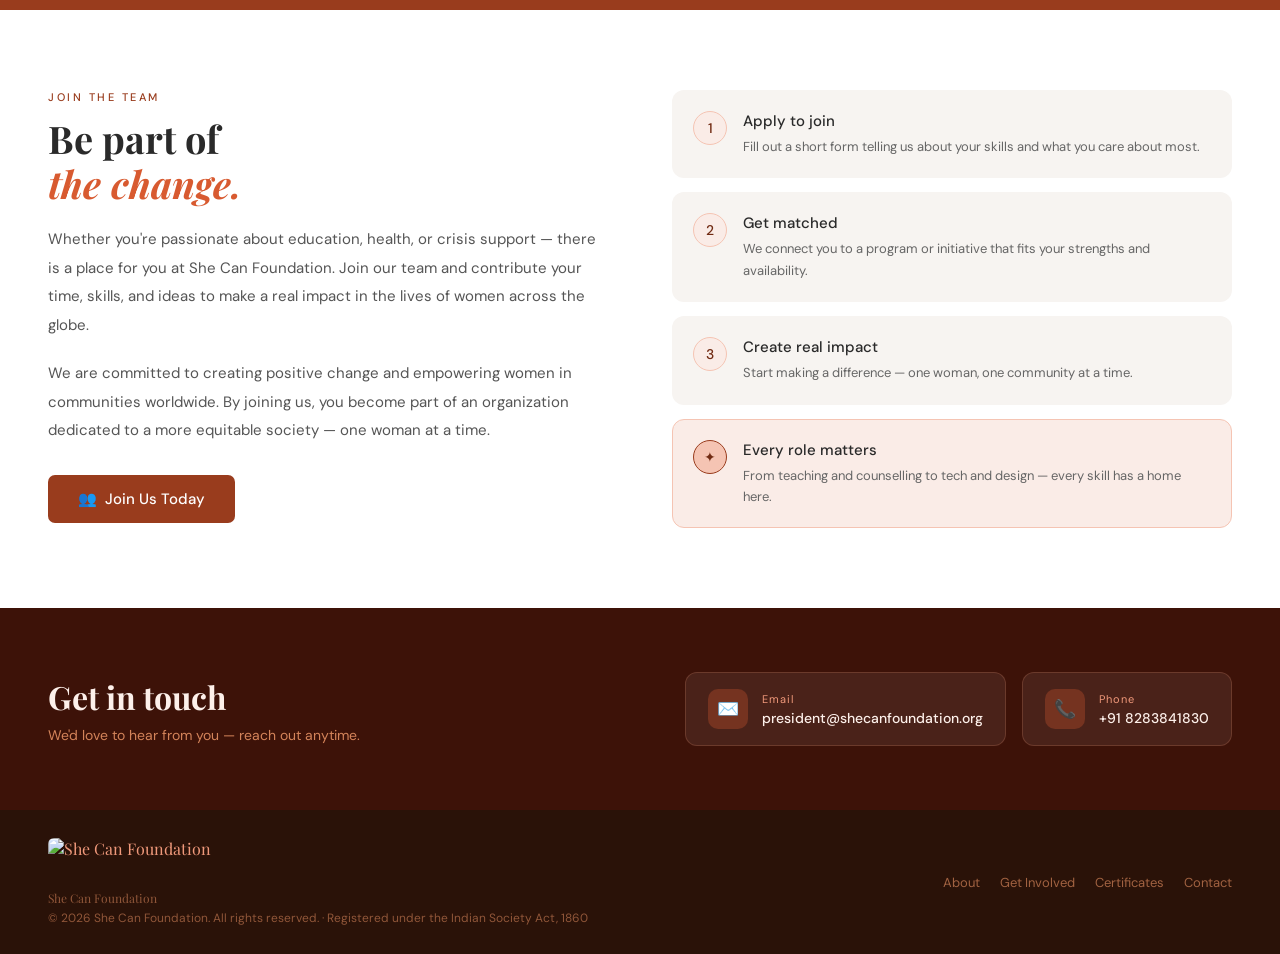
==== commit 3ea58287: "Updated contact form design" ====
--- a/index.html
+++ b/index.html
@@ -69,16 +69,16 @@
     </div>
     <div class="hero-right">
       <div class="h-card" style="border-left: 3px solid var(--rust-lt); border-radius: 3px 14px 14px 3px;">
-        <div class="h-card-num" id="counter1">0+</div>
+        <div class="h-card-num" id="counter1">5000+</div>
         <div class="h-card-label">Women empowered across communities</div>
       </div>
       <div class="h-cards-row">
         <div class="h-card">
-          <div class="h-card-num" id="counter2">0</div>
+          <div class="h-card-num" id="counter2">12</div>
           <div class="h-card-label">Countries reached</div>
         </div>
         <div class="h-card">
-          <div class="h-card-num" id="counter3">0+</div>
+          <div class="h-card-num" id="counter3">40+</div>
           <div class="h-card-label">Active programs</div>
         </div>
       </div>
@@ -127,7 +127,6 @@
           and we rely on individuals, corporations, and organizations like yours to make it possible.
         </p>
         <div class="about-links">
-          <a href="https://shecanfoundation.org/donate" class="btn-solid">Learn More</a>
           <a href="certificate.jpeg" class="btn-cert">🏅 View Certificates</a>
         </div>
       </div>
@@ -150,20 +149,20 @@
         <div class="way-icon">💰</div>
         <h3>Donate Money</h3>
         <p>Every rupee directly funds training programs, resources, and crisis support for women in need across communities.</p>
-        <a href="https://shecanfoundation.org/donate" class="way-link">Donate now →</a>
+        <a href="donate.html" class="way-link">Donate now →</a>
       </div>
       <div class="way-card featured reveal">
         <div class="way-badge">Most Needed</div>
         <div class="way-icon">🛠</div>
         <h3>Share Your Skill</h3>
         <p>Teach, mentor, or advise. Your expertise — in any field — can open new doors for women who need guidance most.</p>
-        <a href="https://shecanfoundation.org/donate" class="way-link">Become a mentor →</a>
+        <a href="join.html" class="way-link">Become a mentor →</a>
       </div>
       <div class="way-card reveal">
         <div class="way-icon">⏱</div>
         <h3>Give Your Time</h3>
         <p>Volunteer with us on the ground or remotely. A few hours a week can transform a woman's life and community.</p>
-        <a href="https://shecanfoundation.org/donate" class="way-link">Volunteer →</a>
+        <a href="join.html" class="way-link">Volunteer →</a>
       </div>
     </div>
   </section>
